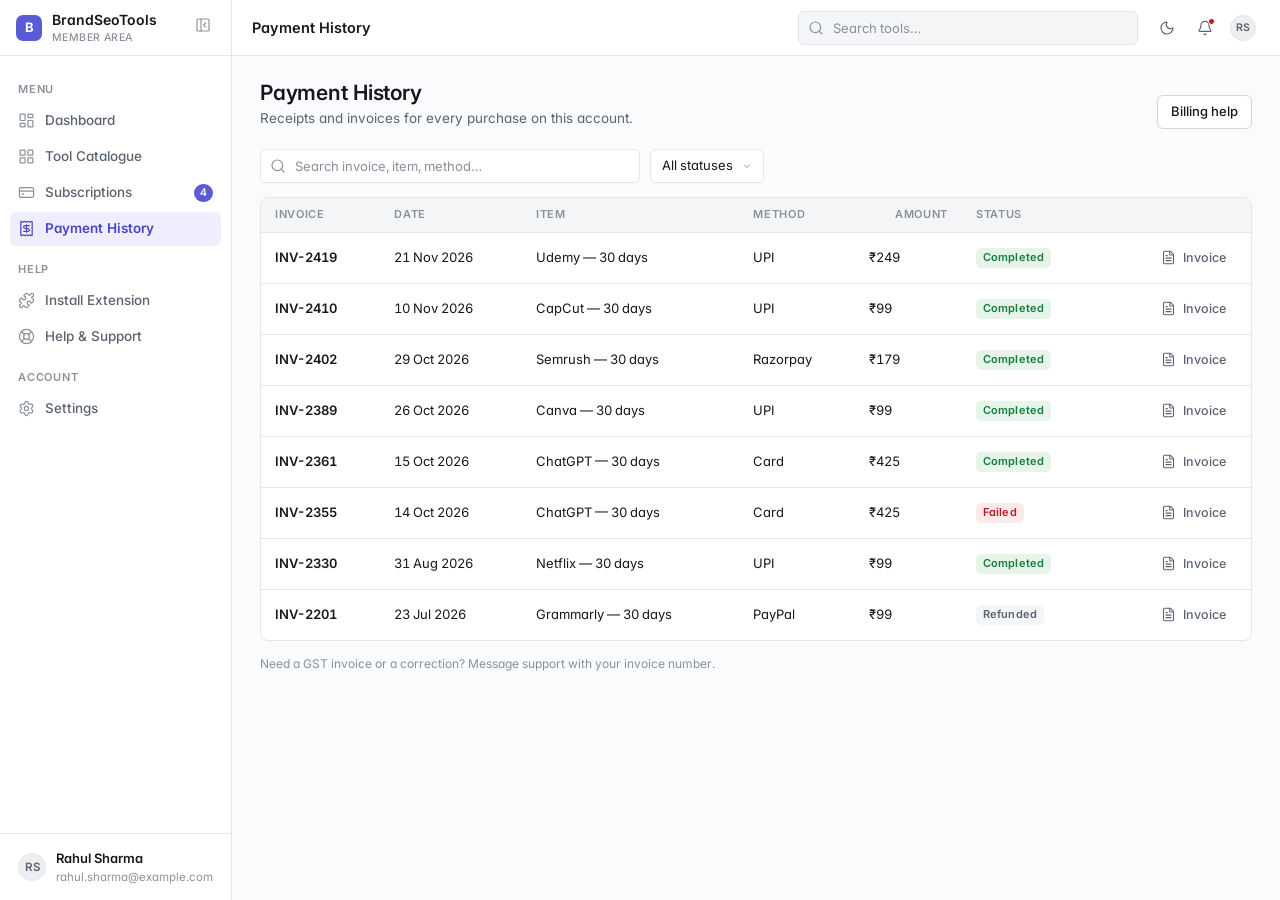
==== billing.html @ d724e04f "Static membership-platform mockup: 12 pages, 87-tool catalogue HTML/CSS/vanilla JS design prototype " ====
<!DOCTYPE html>
<html lang="en">
<head>
<meta charset="utf-8">
<meta name="viewport" content="width=device-width, initial-scale=1">
<title>Payment History — BrandSeoTools</title>
<link rel="preconnect" href="https://fonts.googleapis.com"><link rel="preconnect" href="https://fonts.gstatic.com" crossorigin><link href="https://fonts.googleapis.com/css2?family=Inter:wght@400;500;600;700&display=swap" rel="stylesheet"><link rel="stylesheet" href="assets/css/styles.css">
</head>
<body data-page="billing" data-title="Payment History">
<main id="page">
  <div class="page-head">
    <div><h1>Payment History</h1><p class="sub">Receipts and invoices for every purchase on this account.</p></div>
    <div class="page-head-actions"><a class="btn btn-secondary" href="support.html">Billing help</a></div>
  </div>

  <div class="toolbar">
    <div class="search"><svg class="ic" viewBox="0 0 24 24" fill="none" stroke="currentColor" stroke-width="1.75" stroke-linecap="round"><circle cx="11" cy="11" r="8"/><path d="m21 21-4.35-4.35"/></svg><input id="bq" type="search" placeholder="Search invoice, item, method…" aria-label="Search transactions"></div>
    <select class="select" id="bstatus" aria-label="Filter by status">
      <option value="all">All statuses</option>
      <option value="completed">Completed</option>
      <option value="failed">Failed</option>
      <option value="refunded">Refunded</option>
    </select>
  </div>

  <div class="tbl-wrap"><table class="tbl">
    <thead><tr><th>Invoice</th><th>Date</th><th>Item</th><th>Method</th><th class="r">Amount</th><th>Status</th><th></th></tr></thead>
    <tbody id="txn-body"></tbody>
  </table></div>

  <p class="xs faint" style="margin-top:14px">Need a GST invoice or a correction? Message support with your invoice number.</p>
</main>
<script src="assets/js/icons.js"></script>
<script src="assets/js/mock-data.js"></script>
<script src="assets/js/product-images.js"></script><script src="assets/js/app.js"></script>
</body>
</html>
---- assets/css/styles.css ----
/* BrandSeoTools mockup — design system & layout
   Quiet, dense SaaS. Borders do grouping, not shadows. */

:root{
  --bg:#fafbfc; --surface:#ffffff; --surface-2:#f4f5f7; --surface-3:#eceef1;
  --border:#e4e6ea; --border-strong:#d2d5da;
  --text:#16181d; --text-2:#5c6370; --text-3:#8b919c;
  --accent:#5b5bd6; --accent-hover:#4f4fc8; --accent-soft:#eeeeff; --accent-text:#4747c2;
  --success:#15803d; --success-soft:#e6f4ea;
  --warning:#b45309; --warning-soft:#fdf3e4;
  --danger:#b91c1c;  --danger-soft:#fbeaea;
  --info:#0369a1;    --info-soft:#e8f4fb;
  --ring:rgba(91,91,214,.45);
  --shadow-sm:0 1px 2px rgb(0 0 0/.04);
  --shadow-md:0 8px 24px rgb(0 0 0/.12);
  --r-sm:6px; --r-md:8px; --r-lg:10px;
  --sidebar-w:232px; --sidebar-w-c:60px; --topbar-h:56px;
  --cat-seo:#6366f1; --cat-ai:#0e9f6e; --cat-design:#d97706; --cat-learn:#0e7490;
  --cat-stream:#c026d3; --cat-util:#64748b; --cat-bundle:#5b5bd6;
}
.dark{
  --bg:#0c0d10; --surface:#131418; --surface-2:#1a1b20; --surface-3:#22242b;
  --border:#26282e; --border-strong:#33363e;
  --text:#e8eaed; --text-2:#9aa1ad; --text-3:#636a76;
  --accent:#7c7cf0; --accent-hover:#8f8ff4; --accent-soft:#22233d; --accent-text:#a5a5f5;
  --success:#4ade80; --success-soft:#12291a;
  --warning:#fbbf24; --warning-soft:#2c2210;
  --danger:#f87171;  --danger-soft:#2e1515;
  --info:#7dd3fc;    --info-soft:#0e2434;
  --shadow-md:0 8px 24px rgb(0 0 0/.4);
}
*{box-sizing:border-box;margin:0;padding:0}
html{-webkit-text-size-adjust:100%}
body{background:var(--bg);color:var(--text);font:400 14px/1.45 "Inter","Segoe UI",system-ui,-apple-system,sans-serif;font-feature-settings:"cv11","tnum" on}
a{color:var(--accent-text);text-decoration:none}
a:hover{text-decoration:underline}
button{font:inherit;color:inherit;background:none;border:0;cursor:pointer}
input,select,textarea{font:inherit;color:var(--text)}
::placeholder{color:var(--text-3)}
:focus-visible{outline:2px solid var(--ring);outline-offset:2px;border-radius:4px}
h1,h2,h3,h4{font-weight:600;line-height:1.25;letter-spacing:-.011em}
.ic{width:16px;height:16px;flex:none;stroke-width:1.75}
.ic-20{width:20px;height:20px}
.tnum{font-variant-numeric:tabular-nums}
.muted{color:var(--text-2)} .faint{color:var(--text-3)} .small{font-size:13px} .xs{font-size:12px}
.hr{border:0;border-top:1px solid var(--border);margin:16px 0}

/* ---------- App shell ---------- */
.app{display:grid;grid-template-columns:var(--sidebar-w) minmax(0,1fr);min-height:100vh}
.app.sb-collapsed{grid-template-columns:var(--sidebar-w-c) minmax(0,1fr)}
.sidebar{position:sticky;top:0;height:100vh;background:var(--surface);border-right:1px solid var(--border);display:flex;flex-direction:column;z-index:40}
.sb-brand{display:flex;align-items:center;gap:10px;padding:0 16px;height:var(--topbar-h);border-bottom:1px solid var(--border);flex:none}
.sb-logo{width:26px;height:26px;border-radius:7px;background:var(--accent);color:#fff;display:grid;place-items:center;font-weight:700;font-size:13px;flex:none}
.sb-name{font-weight:600;font-size:14px;white-space:nowrap;overflow:hidden}
.sb-name span{display:block;font-size:10.5px;color:var(--text-3);font-weight:500;letter-spacing:.04em}
.sb-nav{flex:1;overflow-y:auto;padding:12px 10px}
.sb-sec{font-size:11px;font-weight:600;letter-spacing:.07em;text-transform:uppercase;color:var(--text-3);padding:14px 8px 6px}
.sb-item{display:flex;align-items:center;gap:10px;height:34px;padding:0 8px;border-radius:var(--r-sm);color:var(--text-2);font-size:13.5px;font-weight:500;margin-bottom:2px;position:relative}
.sb-item .ic{width:17px;height:17px;color:var(--text-3)}
.sb-item:hover{background:var(--surface-2);color:var(--text);text-decoration:none}
.sb-item.active{background:var(--accent-soft);color:var(--accent-text);font-weight:600}
.sb-item.active .ic{color:var(--accent-text)}
.sb-item .sb-badge{margin-left:auto;background:var(--accent);color:#fff;font-size:10.5px;font-weight:600;border-radius:99px;padding:1px 6px}
.sb-foot{border-top:1px solid var(--border);padding:10px}
.sb-user{display:flex;align-items:center;gap:10px;padding:6px 8px;border-radius:var(--r-sm);width:100%;text-align:left}
.sb-user:hover{background:var(--surface-2)}
.avatar{width:28px;height:28px;border-radius:50%;background:var(--surface-3);border:1px solid var(--border);display:grid;place-items:center;font-size:11.5px;font-weight:600;color:var(--text-2);flex:none}
.sb-user-meta{min-width:0;line-height:1.25}
.sb-user-meta b{display:block;font-size:13px;font-weight:600;white-space:nowrap;overflow:hidden;text-overflow:ellipsis}
.sb-user-meta span{font-size:11.5px;color:var(--text-3)}
.sb-collapsed .sb-name,.sb-collapsed .sb-sec,.sb-collapsed .sb-item span,.sb-collapsed .sb-item .sb-badge,.sb-collapsed .sb-user-meta{display:none}
.sb-collapsed .sb-item{justify-content:center;padding:0}
.sb-collapsed .sb-brand{justify-content:center;padding:0}
.sb-collapsed .sb-user{justify-content:center}
.sb-toggle{margin-left:auto;color:var(--text-3);padding:4px;border-radius:5px}
.sb-toggle:hover{background:var(--surface-2);color:var(--text-2)}
.sb-collapsed .sb-toggle{margin:0}

.main{display:flex;flex-direction:column;min-width:0}
.topbar{height:var(--topbar-h);background:var(--surface);border-bottom:1px solid var(--border);display:flex;align-items:center;gap:12px;padding:0 20px;position:sticky;top:0;z-index:30}
.tb-title{font-size:14.5px;font-weight:600;white-space:nowrap}
.tb-crumb{display:flex;align-items:center;gap:6px;color:var(--text-3);font-size:13px}
.tb-crumb .ic{width:14px;height:14px}
.tb-search{position:relative;margin-left:auto;width:min(340px,38%)}
.tb-search .ic{position:absolute;left:10px;top:50%;transform:translateY(-50%);color:var(--text-3)}
.tb-search input{width:100%;height:34px;padding:0 12px 0 34px;border:1px solid var(--border);border-radius:var(--r-sm);background:var(--surface-2);font-size:13px}
.tb-search input:focus{background:var(--surface);border-color:var(--accent);outline:none;box-shadow:0 0 0 3px var(--ring)}
.tb-actions{display:flex;align-items:center;gap:4px}
.icon-btn{width:34px;height:34px;border-radius:var(--r-sm);display:grid;place-items:center;color:var(--text-2);position:relative}
.icon-btn:hover{background:var(--surface-2);color:var(--text)}
.icon-btn .dot{position:absolute;top:7px;right:7px;width:7px;height:7px;border-radius:50%;background:var(--danger);border:1.5px solid var(--surface)}
.tb-menu-btn{display:none}
.content{flex:1;padding:24px 28px 56px;max-width:1240px;width:100%;margin:0 auto}
.sb-backdrop{display:none}

/* ---------- Page headers ---------- */
.page-head{display:flex;align-items:flex-end;justify-content:space-between;gap:16px;margin-bottom:20px;flex-wrap:wrap}
.page-head h1{font-size:21px}
.page-head .sub{color:var(--text-2);font-size:13.5px;margin-top:3px}
.page-head-actions{display:flex;gap:8px;align-items:center}

/* ---------- Buttons ---------- */
.btn{display:inline-flex;align-items:center;justify-content:center;gap:7px;height:34px;padding:0 13px;border-radius:var(--r-sm);font-size:13px;font-weight:500;border:1px solid transparent;white-space:nowrap;user-select:none}
.btn:hover{text-decoration:none}
.btn .ic{width:15px;height:15px}
.btn-primary{background:var(--accent);color:#fff}
.btn-primary:hover{background:var(--accent-hover)}
.btn-secondary{background:var(--surface);border-color:var(--border-strong);color:var(--text)}
.btn-secondary:hover{background:var(--surface-2)}
.btn-ghost{color:var(--text-2)}
.btn-ghost:hover{background:var(--surface-2);color:var(--text)}
.btn-danger-outline{background:var(--surface);border-color:var(--border-strong);color:var(--danger)}
.btn-danger-outline:hover{background:var(--danger-soft)}
.btn-sm{height:28px;padding:0 10px;font-size:12.5px;border-radius:5px}
.btn-lg{height:40px;padding:0 18px;font-size:14px;border-radius:var(--r-md)}
.btn-block{width:100%}
.btn[disabled]{opacity:.5;cursor:not-allowed}

/* ---------- Cards / panels ---------- */
.card{background:var(--surface);border:1px solid var(--border);border-radius:var(--r-md);box-shadow:var(--shadow-sm)}
.card-pad{padding:18px 20px}
.card-head{display:flex;align-items:center;justify-content:space-between;gap:12px;padding:13px 20px;border-bottom:1px solid var(--border)}
.card-head h3{font-size:14px;font-weight:600}
.card-head .link{font-size:12.5px}
.section{margin-bottom:22px}
.section-title{font-size:12px;font-weight:600;letter-spacing:.06em;text-transform:uppercase;color:var(--text-3);margin-bottom:10px;display:flex;align-items:center;gap:8px}
.grid-2{display:grid;grid-template-columns:1fr 1fr;gap:18px}
.grid-23{display:grid;grid-template-columns:minmax(0,2fr) minmax(0,1fr);gap:18px}

/* ---------- Badges / pills ---------- */
.badge{display:inline-flex;align-items:center;gap:5px;font-size:11px;font-weight:600;border-radius:5px;padding:2px 7px;letter-spacing:.01em;white-space:nowrap}
.badge .ic{width:11px;height:11px;stroke-width:2}
.b-active{background:var(--success-soft);color:var(--success)}
.b-expiring{background:var(--warning-soft);color:var(--warning)}
.b-expired{background:var(--danger-soft);color:var(--danger)}
.b-neutral{background:var(--surface-2);color:var(--text-2)}
.b-info{background:var(--info-soft);color:var(--info)}
.b-accent{background:var(--accent-soft);color:var(--accent-text)}
.b-refund{background:var(--surface-2);color:var(--text-2)}

/* ---------- Chips / filter bar ---------- */
.chip{display:inline-flex;align-items:center;gap:6px;height:28px;padding:0 11px;border:1px solid var(--border);border-radius:99px;font-size:12.5px;font-weight:500;color:var(--text-2);background:var(--surface);white-space:nowrap}
.chip:hover{background:var(--surface-2)}
.chip.on{background:var(--accent-soft);border-color:transparent;color:var(--accent-text);font-weight:600}
.chip .cnt{font-size:11px;color:var(--text-3);font-weight:500}
.chip.on .cnt{color:var(--accent-text)}
.chip-row{display:flex;gap:7px;flex-wrap:wrap}
.toolbar{display:flex;align-items:center;gap:10px;margin-bottom:14px;flex-wrap:wrap}
.toolbar .search{position:relative;flex:1;min-width:200px;max-width:380px}
.toolbar .search .ic{position:absolute;left:10px;top:50%;transform:translateY(-50%);color:var(--text-3)}
.toolbar .search input{width:100%;height:34px;padding:0 12px 0 34px;border:1px solid var(--border);border-radius:var(--r-sm);background:var(--surface);font-size:13px}
.toolbar .search input:focus{border-color:var(--accent);outline:none;box-shadow:0 0 0 3px var(--ring)}
.toolbar .grow{flex:1}
.select{height:34px;padding:0 30px 0 11px;border:1px solid var(--border);border-radius:var(--r-sm);background:var(--surface) url('data:image/svg+xml,<svg xmlns="http://www.w3.org/2000/svg" width="12" height="12" viewBox="0 0 24 24" fill="none" stroke="%238b919c" stroke-width="2"><path d="m6 9 6 6 6-6"/></svg>') no-repeat right 10px center;appearance:none;font-size:13px;color:var(--text)}
.select:focus{border-color:var(--accent);outline:none;box-shadow:0 0 0 3px var(--ring)}

/* ---------- Product cards ---------- */
.prod-grid{display:grid;grid-template-columns:repeat(auto-fill,minmax(258px,1fr));gap:14px}
.prod{background:var(--surface);border:1px solid var(--border);border-radius:var(--r-md);padding:15px;display:flex;flex-direction:column;gap:10px;position:relative;transition:border-color .12s}
.prod:hover{border-color:var(--border-strong)}
.prod-top{display:flex;align-items:flex-start;gap:11px}
.picon{width:34px;height:34px;border-radius:8px;display:grid;place-items:center;font-size:12px;font-weight:700;color:#fff;flex:none;letter-spacing:.02em}
.pi-seo{background:var(--cat-seo)} .pi-ai{background:var(--cat-ai)} .pi-design{background:var(--cat-design)}
.pi-learn{background:var(--cat-learn)} .pi-stream{background:var(--cat-stream)} .pi-util{background:var(--cat-util)} .pi-bundle{background:var(--cat-bundle)}
.prod-name{font-size:14px;font-weight:600;line-height:1.2}
.prod-name a{color:var(--text)}
.prod-name a:hover{color:var(--accent-text);text-decoration:none}
.prod-cat{font-size:11.5px;color:var(--text-3);margin-top:2px}
.prod-fav{margin-left:auto;color:var(--text-3);padding:3px;border-radius:5px}
.prod-fav:hover{background:var(--surface-2);color:var(--warning)}
.prod-fav.on{color:var(--warning)}
.prod-fav.on .ic{fill:currentColor}
.prod-desc{font-size:12.5px;color:var(--text-2);line-height:1.45;display:-webkit-box;-webkit-line-clamp:2;-webkit-box-orient:vertical;overflow:hidden;min-height:36px}
.prod-foot{display:flex;align-items:center;justify-content:space-between;margin-top:auto;padding-top:10px;border-top:1px solid var(--border)}
.prod-price{font-size:14px;font-weight:600}
.prod-price span{font-size:11.5px;color:var(--text-3);font-weight:400}
.prod-cta{display:flex;gap:6px}

/* ---------- Tables ---------- */
.tbl-wrap{border:1px solid var(--border);border-radius:var(--r-md);background:var(--surface);overflow:hidden}
table.tbl{width:100%;border-collapse:collapse;font-size:13px}
.tbl th{text-align:left;font-size:11px;font-weight:600;letter-spacing:.06em;text-transform:uppercase;color:var(--text-3);padding:9px 14px;background:var(--surface-2);border-bottom:1px solid var(--border);white-space:nowrap}
.tbl td{padding:11px 14px;border-bottom:1px solid var(--border);vertical-align:middle}
.tbl tr:last-child td{border-bottom:0}
.tbl tbody tr{transition:background .1s}
.tbl tbody tr:hover{background:var(--surface-2)}
.tbl .r{text-align:right}
.tbl .t-name{display:flex;align-items:center;gap:10px;font-weight:500}
.tbl .num{font-variant-numeric:tabular-nums}

/* ---------- Progress (days left) ---------- */
.dbar{display:flex;align-items:center;gap:9px;min-width:130px}
.dbar .track{flex:1;height:5px;border-radius:99px;background:var(--surface-3);overflow:hidden}
.dbar .fill{height:100%;border-radius:99px;background:var(--success)}
.dbar.warn .fill{background:var(--warning)}
.dbar.danger .fill{background:var(--danger)}
.dbar .lbl{font-size:12px;color:var(--text-2);white-space:nowrap;font-variant-numeric:tabular-nums}

/* ---------- Alert banner ---------- */
.alert{display:flex;gap:11px;align-items:flex-start;padding:12px 16px;border-radius:var(--r-md);border:1px solid;margin-bottom:18px;font-size:13px}
.alert .ic{width:17px;height:17px;margin-top:1px;flex:none}
.alert b{font-weight:600}
.alert-warn{background:var(--warning-soft);border-color:transparent;color:var(--warning)}
.alert-warn .alert-txt{color:var(--text)}
.alert-info{background:var(--info-soft);border-color:transparent;color:var(--info)}
.alert-info .alert-txt{color:var(--text)}
.alert .alert-x{margin-left:auto;color:inherit;opacity:.7;padding:2px;border-radius:4px}
.alert .alert-x:hover{opacity:1}

/* ---------- Stats strip ---------- */
.stat-row{display:grid;grid-template-columns:repeat(4,1fr);gap:14px;margin-bottom:22px}
.stat{background:var(--surface);border:1px solid var(--border);border-radius:var(--r-md);padding:14px 16px}
.stat .k{font-size:12px;color:var(--text-3);font-weight:500;display:flex;align-items:center;gap:6px}
.stat .v{font-size:20px;font-weight:600;margin-top:5px;font-variant-numeric:tabular-nums}
.stat .v small{font-size:12px;color:var(--text-3);font-weight:400}
.stat .s{font-size:12px;color:var(--text-2);margin-top:2px}

/* ---------- List rows (recent, activity) ---------- */
.rowitem{display:flex;align-items:center;gap:11px;padding:10px 20px;border-bottom:1px solid var(--border);font-size:13px}
.rowitem:last-child{border-bottom:0}
.rowitem .grow{min-width:0}
.rowitem b{font-weight:600;font-size:13.5px;display:block}
.rowitem .sub{font-size:12px;color:var(--text-3)}

/* ---------- Steps ---------- */
.steps{display:flex;flex-direction:column;gap:0}
.step{display:flex;gap:13px;padding:11px 0;position:relative}
.step::before{content:"";position:absolute;left:11px;top:34px;bottom:-4px;width:1px;background:var(--border)}
.step:last-child::before{display:none}
.step .n{width:23px;height:23px;border-radius:50%;background:var(--accent-soft);color:var(--accent-text);font-size:11.5px;font-weight:700;display:grid;place-items:center;flex:none;margin-top:1px}
.step b{font-size:13.5px;font-weight:600;display:block}
.step p{font-size:12.5px;color:var(--text-2);margin-top:2px;line-height:1.5}

/* ---------- Forms ---------- */
.field{margin-bottom:15px}
.field label{display:block;font-size:13px;font-weight:500;margin-bottom:6px}
.field label .req{color:var(--danger)}
.input,.field input,.field select,.field textarea{width:100%;height:36px;padding:0 11px;border:1px solid var(--border-strong);border-radius:var(--r-sm);background:var(--surface);font-size:13.5px}
.field textarea{height:auto;padding:9px 11px;resize:vertical;min-height:88px}
.field input:focus,.field select:focus,.field textarea:focus,.input:focus{border-color:var(--accent);outline:none;box-shadow:0 0 0 3px var(--ring)}
.field .hint{font-size:12px;color:var(--text-3);margin-top:5px}
.field .err{font-size:12px;color:var(--danger);margin-top:5px;display:none}
.field.invalid input,.field.invalid select{border-color:var(--danger)}
.field.invalid input:focus{box-shadow:0 0 0 3px rgba(185,28,28,.25)}
.field.invalid .err{display:block}
.pw-wrap{position:relative}
.pw-wrap .eye{position:absolute;right:8px;top:50%;transform:translateY(-50%);color:var(--text-3);padding:4px;border-radius:5px}
.pw-wrap .eye:hover{color:var(--text-2);background:var(--surface-2)}
.check{display:flex;align-items:center;gap:8px;font-size:13px;color:var(--text-2);cursor:pointer;user-select:none}
.check input{width:15px;height:15px;accent-color:var(--accent);cursor:pointer}
.form-row{display:flex;gap:14px}
.form-row .field{flex:1}

/* ---------- Auth layout ---------- */
.auth{min-height:100vh;display:grid;grid-template-columns:minmax(0,1fr) 460px}
.auth-side{background:var(--surface);border-right:1px solid var(--border);display:flex;flex-direction:column;justify-content:center;padding:56px 72px}
.auth-side .brandmark{display:flex;align-items:center;gap:10px;margin-bottom:44px}
.auth-side h1{font-size:26px;letter-spacing:-.02em;max-width:430px}
.auth-side .lede{color:var(--text-2);font-size:14.5px;margin-top:14px;max-width:410px;line-height:1.6}
.auth-points{margin-top:34px;display:flex;flex-direction:column;gap:14px;max-width:400px}
.auth-pt{display:flex;gap:11px;align-items:flex-start;font-size:13.5px;color:var(--text-2)}
.auth-pt .ic{width:17px;height:17px;color:var(--accent-text);margin-top:1px;flex:none}
.auth-pt b{color:var(--text);font-weight:600}
.auth-main{display:flex;flex-direction:column;align-items:center;justify-content:center;padding:40px 32px;background:var(--bg)}
.auth-card{width:100%;max-width:380px}
.auth-card h2{font-size:20px;margin-bottom:4px}
.auth-card .sub{font-size:13.5px;color:var(--text-2);margin-bottom:24px}
.auth-form{background:var(--surface);border:1px solid var(--border);border-radius:var(--r-lg);padding:26px;box-shadow:var(--shadow-sm)}
.auth-foot{text-align:center;font-size:13px;color:var(--text-2);margin-top:20px}
.demo-note{margin-top:16px;background:var(--info-soft);border-radius:var(--r-sm);padding:9px 12px;font-size:12px;color:var(--info);display:flex;gap:8px;align-items:center}
.demo-note .ic{width:14px;height:14px;flex:none}
.auth-error{display:none;background:var(--danger-soft);color:var(--danger);font-size:12.5px;border-radius:var(--r-sm);padding:9px 12px;margin-bottom:14px}
.auth-error.show{display:block}
.divider{display:flex;align-items:center;gap:12px;color:var(--text-3);font-size:12px;margin:18px 0}
.divider::before,.divider::after{content:"";flex:1;height:1px;background:var(--border)}

/* ---------- Signup steps ---------- */
.steps-bar{display:flex;gap:0;margin-bottom:26px}
.stp{flex:1;text-align:center;position:relative;padding-top:20px}
.stp::before{content:"";position:absolute;top:8px;left:0;right:0;height:2px;background:var(--border)}
.stp .dot{position:absolute;top:2px;left:50%;transform:translateX(-50%);width:14px;height:14px;border-radius:50%;background:var(--surface);border:2px solid var(--border-strong);z-index:1}
.stp span{font-size:12px;color:var(--text-3);font-weight:500}
.stp.on span{color:var(--text);font-weight:600}
.stp.on .dot{border-color:var(--accent);background:var(--accent)}
.stp.done .dot{background:var(--accent);border-color:var(--accent)}
.stp.done::before{background:var(--accent)}
.stp:first-child::before{left:50%}
.stp:last-child::before{right:50%}
.signup-layout{display:grid;grid-template-columns:minmax(0,1fr) 320px;gap:22px;align-items:start}
.summary{position:sticky;top:76px}
.sum-line{display:flex;justify-content:space-between;font-size:13px;padding:7px 0;color:var(--text-2)}
.sum-line.total{border-top:1px solid var(--border);margin-top:6px;padding-top:12px;font-size:15px;font-weight:600;color:var(--text)}
.sum-item{display:flex;align-items:center;gap:9px;padding:8px 0;border-bottom:1px solid var(--border);font-size:13px}
.sum-item:last-child{border-bottom:0}
.sum-item .r{margin-left:auto;font-weight:600;font-variant-numeric:tabular-nums}
.sum-item .rm{color:var(--text-3);padding:3px;border-radius:4px}
.sum-item .rm:hover{color:var(--danger);background:var(--danger-soft)}
.pick-grid{display:grid;grid-template-columns:repeat(auto-fill,minmax(215px,1fr));gap:10px}
.pick{border:1px solid var(--border);border-radius:var(--r-md);padding:12px;display:flex;gap:10px;align-items:flex-start;background:var(--surface);cursor:pointer;transition:border-color .12s,background .12s}
.pick:hover{border-color:var(--border-strong)}
.pick.sel{border-color:var(--accent);background:var(--accent-soft)}
.pick .picon{width:30px;height:30px;font-size:11px;border-radius:7px}
.pick .pn{font-size:13px;font-weight:600}
.pick .pc{font-size:11.5px;color:var(--text-3);margin-top:1px}
.pick .pp{margin-left:auto;font-size:12.5px;font-weight:600;white-space:nowrap}
.pick .pp small{display:block;text-align:right;font-size:10.5px;color:var(--text-3);font-weight:400}
.payopt{display:flex;align-items:center;gap:11px;border:1px solid var(--border);border-radius:var(--r-md);padding:12px 14px;margin-bottom:10px;cursor:pointer;background:var(--surface)}
.payopt:hover{border-color:var(--border-strong)}
.payopt.sel{border-color:var(--accent);background:var(--accent-soft)}
.payopt input{accent-color:var(--accent)}
.payopt b{font-size:13.5px}
.payopt span{display:block;font-size:12px;color:var(--text-3)}

/* ---------- Tabs ---------- */
.tabs{display:flex;gap:2px;border-bottom:1px solid var(--border);margin-bottom:20px}
.tab{padding:9px 13px;font-size:13.5px;font-weight:500;color:var(--text-2);border-bottom:2px solid transparent;margin-bottom:-1px}
.tab:hover{color:var(--text)}
.tab.on{color:var(--accent-text);border-bottom-color:var(--accent);font-weight:600}

/* ---------- Dropdowns / menus ---------- */
.menu{position:absolute;top:calc(100% + 6px);right:0;min-width:210px;background:var(--surface);border:1px solid var(--border);border-radius:var(--r-md);box-shadow:var(--shadow-md);padding:5px;z-index:60;opacity:0;transform:translateY(-4px);pointer-events:none;transition:opacity .12s,transform .12s}
.menu.open{opacity:1;transform:none;pointer-events:auto}
.menu-item{display:flex;align-items:center;gap:9px;width:100%;text-align:left;height:33px;padding:0 10px;border-radius:5px;font-size:13px;color:var(--text-2)}
.menu-item:hover{background:var(--surface-2);color:var(--text);text-decoration:none}
.menu-item .ic{width:15px;height:15px}
.menu-item.danger{color:var(--danger)}
.menu-item.danger:hover{background:var(--danger-soft)}
.menu-sep{height:1px;background:var(--border);margin:5px 4px}
.menu-head{padding:8px 10px 6px;font-size:11.5px;font-weight:600;color:var(--text-3);letter-spacing:.05em;text-transform:uppercase}
.menu-wrap{position:relative}
.notif-menu{min-width:330px;max-width:350px}
.notif-item{display:flex;gap:10px;padding:10px;border-radius:6px;font-size:12.5px;align-items:flex-start;text-align:left;width:100%}
.notif-item:hover{background:var(--surface-2)}
.notif-item .ni-dot{width:7px;height:7px;border-radius:50%;background:var(--accent);flex:none;margin-top:5px}
.notif-item.read .ni-dot{background:var(--border-strong)}
.notif-item b{display:block;font-size:13px;font-weight:600}
.notif-item p{color:var(--text-2);margin-top:1px;line-height:1.4}
.notif-item time{display:block;font-size:11px;color:var(--text-3);margin-top:3px}
.notif-list{max-height:330px;overflow-y:auto}

/* ---------- Modal ---------- */
.modal-back{position:fixed;inset:0;background:rgba(10,10,14,.45);z-index:80;display:flex;align-items:center;justify-content:center;padding:20px;opacity:0;transition:opacity .15s}
.modal-back.show{opacity:1}
.modal{background:var(--surface);border:1px solid var(--border);border-radius:var(--r-lg);width:100%;max-width:460px;box-shadow:var(--shadow-md);max-height:calc(100vh - 60px);overflow-y:auto;transform:translateY(6px);transition:transform .15s}
.modal-back.show .modal{transform:none}
.modal-head{display:flex;align-items:center;justify-content:space-between;padding:16px 20px 0}
.modal-head h3{font-size:16px}
.modal-body{padding:14px 20px 20px}
.modal-foot{display:flex;justify-content:flex-end;gap:8px;padding:14px 20px;border-top:1px solid var(--border);background:var(--surface-2);border-radius:0 0 var(--r-lg) var(--r-lg)}
.invoice-row{display:flex;justify-content:space-between;font-size:13px;padding:8px 0;border-bottom:1px dashed var(--border)}
.invoice-row:last-child{border-bottom:0}
.invoice-row span{color:var(--text-2)} .invoice-row b{font-weight:600}

/* ---------- Toast ---------- */
#toasts{position:fixed;bottom:20px;right:20px;z-index:100;display:flex;flex-direction:column;gap:8px}
.toast{display:flex;align-items:center;gap:10px;background:var(--surface);border:1px solid var(--border);border-radius:var(--r-md);box-shadow:var(--shadow-md);padding:11px 14px;font-size:13px;min-width:260px;max-width:360px;animation:toast-in .18s ease-out}
.toast .ic{color:var(--success);width:17px;height:17px;flex:none}
.toast.warn .ic{color:var(--warning)} .toast.err .ic{color:var(--danger)} .toast.info .ic{color:var(--info)}
.toast.out{opacity:0;transform:translateX(10px);transition:all .2s}
@keyframes toast-in{from{opacity:0;transform:translateY(6px)}to{opacity:1;transform:none}}

/* ---------- Empty / misc states ---------- */
.empty{padding:44px 20px;text-align:center}
.empty .eic{width:40px;height:40px;border-radius:10px;background:var(--surface-2);display:grid;place-items:center;margin:0 auto 12px;color:var(--text-3)}
.empty h4{font-size:14.5px;margin-bottom:4px}
.empty p{font-size:13px;color:var(--text-2);max-width:340px;margin:0 auto 14px}
.skel{background:var(--surface-2);border-radius:var(--r-sm);animation:pulse 1.4s ease-in-out infinite}
@keyframes pulse{0%,100%{opacity:1}50%{opacity:.45}}
@media (prefers-reduced-motion:reduce){*{animation:none!important;transition:none!important}}

/* ---------- Breadcrumb ---------- */
.crumb{display:flex;align-items:center;gap:6px;font-size:12.5px;color:var(--text-3);margin-bottom:14px}
.crumb a{color:var(--text-2)} .crumb a:hover{color:var(--accent-text)}
.crumb .ic{width:13px;height:13px}
.crumb .cur{color:var(--text);font-weight:500}

/* ---------- Product detail ---------- */
.pd-head{display:flex;gap:14px;align-items:center;margin-bottom:20px;flex-wrap:wrap}
.pd-head .picon{width:46px;height:46px;font-size:15px;border-radius:10px}
.pd-head h1{font-size:20px}
.pd-head .meta{display:flex;gap:8px;align-items:center;margin-top:4px;font-size:12.5px;color:var(--text-2);flex-wrap:wrap}
.pd-head .spacer{flex:1}
.kv{display:flex;justify-content:space-between;padding:9px 0;font-size:13px;border-bottom:1px solid var(--border)}
.kv:last-child{border-bottom:0}
.kv .k{color:var(--text-2)} .kv .v{font-weight:600;text-align:right}
.howto-note{display:flex;gap:10px;padding:11px 14px;border-radius:var(--r-sm);background:var(--info-soft);color:var(--info);font-size:12.5px;margin-top:14px;align-items:flex-start}
.howto-note .ic{flex:none;margin-top:1px}
.howto-note p{color:var(--text)}

/* ---------- Switch ---------- */
.switch{position:relative;width:34px;height:19px;flex:none;cursor:pointer}
.switch input{opacity:0;width:0;height:0;position:absolute}
.switch .sl{position:absolute;inset:0;background:var(--surface-3);border:1px solid var(--border-strong);border-radius:99px;transition:background .15s}
.switch .sl::before{content:"";position:absolute;left:2px;top:2px;width:13px;height:13px;border-radius:50%;background:#fff;box-shadow:0 1px 2px rgb(0 0 0/.2);transition:transform .15s}
.switch input:checked+.sl{background:var(--accent);border-color:var(--accent)}
.switch input:checked+.sl::before{transform:translateX(15px)}
.switch input:focus-visible+.sl{outline:2px solid var(--ring);outline-offset:2px}
.set-row{display:flex;align-items:center;justify-content:space-between;gap:14px;padding:13px 0;border-bottom:1px solid var(--border)}
.set-row:last-child{border-bottom:0}
.set-row b{font-size:13.5px;font-weight:600;display:block}
.set-row p{font-size:12.5px;color:var(--text-2);margin-top:2px;max-width:420px}

/* ---------- FAQ accordion ---------- */
.faq{border:1px solid var(--border);border-radius:var(--r-md);background:var(--surface);overflow:hidden}
.faq-item{border-bottom:1px solid var(--border)}
.faq-item:last-child{border-bottom:0}
.faq-q{width:100%;display:flex;align-items:center;justify-content:space-between;gap:12px;padding:14px 18px;text-align:left;font-size:13.5px;font-weight:600}
.faq-q:hover{background:var(--surface-2)}
.faq-q .ic{transition:transform .15s;color:var(--text-3);flex:none}
.faq-item.open .faq-q .ic{transform:rotate(180deg)}
.faq-a{display:none;padding:0 18px 15px;font-size:13px;color:var(--text-2);line-height:1.6;max-width:720px}
.faq-item.open .faq-a{display:block}
.faq-cat{font-size:11px;color:var(--accent-text);font-weight:600;letter-spacing:.04em;text-transform:uppercase;display:block;margin-bottom:3px}

/* ---------- Contact cards ---------- */
.contact-grid{display:grid;grid-template-columns:repeat(auto-fit,minmax(230px,1fr));gap:14px}
.contact-card{border:1px solid var(--border);border-radius:var(--r-md);background:var(--surface);padding:18px}
.contact-card .eic{width:36px;height:36px;border-radius:8px;background:var(--accent-soft);color:var(--accent-text);display:grid;place-items:center;margin-bottom:12px}
.contact-card b{font-size:14px}
.contact-card p{font-size:12.5px;color:var(--text-2);margin:4px 0 12px;line-height:1.5}

/* ---------- Extension page ---------- */
.ext-hero{display:flex;gap:20px;align-items:center;border:1px solid var(--border);border-radius:var(--r-lg);padding:24px;background:var(--surface);margin-bottom:20px}
.ext-hero .eic{width:56px;height:56px;border-radius:13px;background:var(--accent);color:#fff;display:grid;place-items:center;flex:none}
.ext-hero h2{font-size:19px}
.ext-hero p{color:var(--text-2);font-size:13.5px;margin:5px 0 14px;max-width:520px;line-height:1.5}
.req-list{list-style:none;font-size:13px;color:var(--text-2)}
.req-list li{display:flex;gap:9px;padding:7px 0;border-bottom:1px solid var(--border);align-items:center}
.req-list li:last-child{border-bottom:0}
.req-list .ic{width:15px;height:15px;color:var(--success);flex:none}

/* ---------- Landing ---------- */
.landing{min-height:100vh;display:flex;flex-direction:column}
.land-nav{height:60px;border-bottom:1px solid var(--border);background:var(--surface);display:flex;align-items:center;gap:16px;padding:0 28px}
.land-nav .grow{flex:1}
.land-hero{flex:1;display:flex;flex-direction:column;align-items:center;justify-content:center;text-align:center;padding:64px 24px}
.land-hero .kicker{font-size:12px;font-weight:600;letter-spacing:.08em;text-transform:uppercase;color:var(--accent-text);background:var(--accent-soft);padding:4px 12px;border-radius:99px;margin-bottom:20px}
.land-hero h1{font-size:36px;letter-spacing:-.025em;max-width:640px;line-height:1.15}
.land-hero p{color:var(--text-2);font-size:15px;margin:16px 0 28px;max-width:520px;line-height:1.6}
.land-hero .cta-row{display:flex;gap:10px}
.land-strip{border-top:1px solid var(--border);background:var(--surface);padding:28px;display:flex;justify-content:center;gap:44px;flex-wrap:wrap}
.land-strip .it{text-align:center}
.land-strip .v{font-size:20px;font-weight:700}
.land-strip .k{font-size:12px;color:var(--text-3);margin-top:2px}

/* ---------- Responsive ---------- */
@media (max-width:1180px){
  .stat-row{grid-template-columns:repeat(2,1fr)}
  .grid-23{grid-template-columns:1fr}
  .signup-layout{grid-template-columns:1fr}
  .summary{position:static}
}
@media (max-width:960px){
  .app{grid-template-columns:minmax(0,1fr)}
  .sidebar{position:fixed;left:0;top:0;bottom:0;width:262px;transform:translateX(-100%);transition:transform .2s;box-shadow:var(--shadow-md)}
  .app.sb-open .sidebar{transform:none}
  .app.sb-open .sb-backdrop{display:block;position:fixed;inset:0;background:rgba(10,10,14,.4);z-index:35}
  .tb-menu-btn{display:grid}
  .tb-search{width:auto;flex:1;max-width:260px}
  .tb-title{display:none}
  .auth{grid-template-columns:minmax(0,1fr)}
  .auth-side{display:none}
  .content{padding:18px 16px 48px}
}
@media (max-width:640px){
  .page-head h1{font-size:19px}
  .stat-row{grid-template-columns:repeat(2,1fr);gap:10px}
  .prod-grid{grid-template-columns:1fr}
  .pick-grid{grid-template-columns:1fr}
  .grid-2{grid-template-columns:1fr}
  .tbl-wrap{overflow-x:auto}
  .tbl{min-width:640px}
  .auth{padding:0}
  .land-hero h1{font-size:27px}
  .land-strip{gap:24px;padding:22px 16px}
  .modal-back{align-items:flex-end;padding:0}
  .modal{max-width:none;border-radius:14px 14px 0 0}
  #toasts{left:16px;right:16px}
  .toast{min-width:0;width:100%}
  .tb-search input{font-size:16px}
  .ext-hero{flex-direction:column;align-items:flex-start}
}

/* ---------- Refinements ---------- */
.alert{align-items:center}
.alert .alert-act{margin-left:auto;flex:none}
.alert-act .btn{background:var(--warning);color:#fff}
.alert-txt{line-height:1.5}
.ni-ic{width:27px;height:27px;border-radius:6px;display:grid;place-items:center;flex:none;margin-top:1px}
.ni-ic .ic{width:14px;height:14px}
.ni-expiry{background:var(--warning-soft);color:var(--warning)}
.ni-announcement{background:var(--info-soft);color:var(--info)}
.ni-payment{background:var(--success-soft);color:var(--success)}
.ni-system{background:var(--surface-2);color:var(--text-2)}
.stp span{white-space:nowrap}
#fav-btn{border:1px solid var(--border-strong);border-radius:8px;width:36px;height:36px;display:grid;place-items:center;background:var(--surface)}
#fav-btn:hover{background:var(--surface-2)}

/* ---------- Landing sections ---------- */
.land-sec{max-width:1120px;margin:0 auto;padding:60px 28px;width:100%}
.land-sec h2{font-size:23px;letter-spacing:-.02em;text-align:center}
.land-sec .sub2{text-align:center;color:var(--text-2);font-size:14px;margin:8px 0 34px}
.land-steps{display:grid;grid-template-columns:repeat(3,1fr);gap:16px}
.land-step{border:1px solid var(--border);border-radius:var(--r-lg);padding:24px;background:var(--surface)}
.land-step .n{width:26px;height:26px;border-radius:50%;background:var(--accent-soft);color:var(--accent-text);font-size:12px;font-weight:700;display:grid;place-items:center;margin-bottom:14px}
.land-step b{display:block;font-size:14.5px;margin-bottom:6px}
.land-step p{font-size:13px;color:var(--text-2);line-height:1.55}
.land-band{border-top:1px solid var(--border);border-bottom:1px solid var(--border);background:var(--surface)}
.land-tools{display:grid;grid-template-columns:repeat(auto-fill,minmax(160px,1fr));gap:11px}
.land-tool{display:flex;align-items:center;gap:10px;border:1px solid var(--border);border-radius:8px;padding:10px 12px;background:var(--surface);font-size:13px;font-weight:600;transition:border-color .12s}
.land-tool:hover{border-color:var(--border-strong);text-decoration:none}
.land-tool .picon{width:28px;height:28px;font-size:10.5px;border-radius:7px}
.land-tool .pr{margin-left:auto;color:var(--text-3);font-weight:500;font-size:12px;font-variant-numeric:tabular-nums}
.land-cat-row{display:flex;gap:8px;justify-content:center;flex-wrap:wrap;margin-bottom:26px}
.land-foot{border-top:1px solid var(--border);background:var(--surface);padding:24px 28px;display:flex;align-items:center;justify-content:center;gap:22px;font-size:12.5px;color:var(--text-3);flex-wrap:wrap}
.land-foot a{color:var(--text-2)}
@media (max-width:760px){
  .land-steps{grid-template-columns:1fr}
  .land-sec{padding:40px 16px}
}

/* ---------- Product brand logos ---------- */
.picon{position:relative;overflow:hidden}
.picon img{position:absolute;inset:0;width:100%;height:100%;object-fit:contain;padding:5px;background:#fff;border-radius:inherit}
.picon-img{border:1px solid var(--border)}
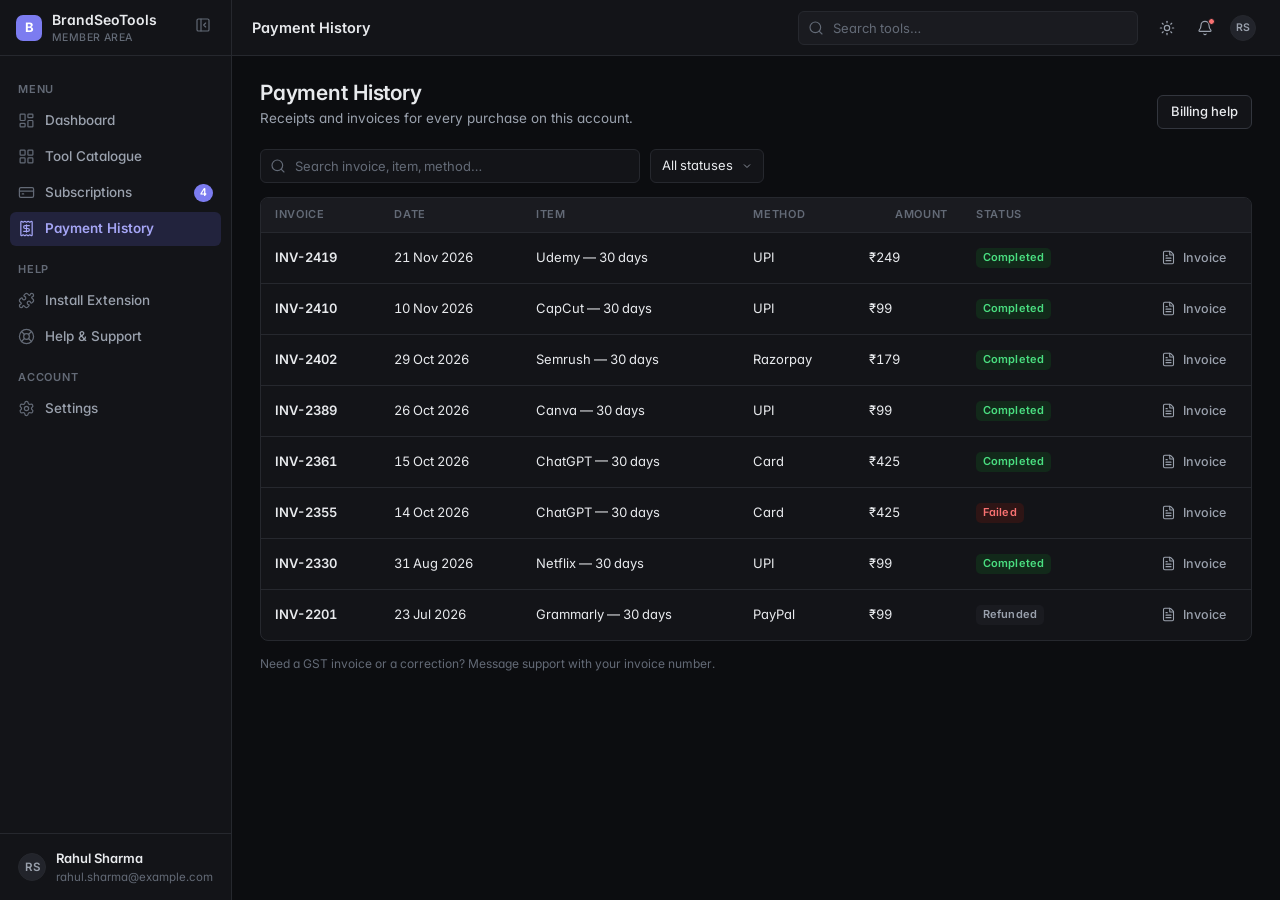
==== commit 633c28d6: "Mobile sidebar fix + dark theme default - Drawer always shows labels on mobile even when desktop col" ====
--- a/billing.html
+++ b/billing.html
@@ -4,7 +4,7 @@
 <meta charset="utf-8">
 <meta name="viewport" content="width=device-width, initial-scale=1">
 <title>Payment History — BrandSeoTools</title>
-<link rel="preconnect" href="https://fonts.googleapis.com"><link rel="preconnect" href="https://fonts.gstatic.com" crossorigin><link href="https://fonts.googleapis.com/css2?family=Inter:wght@400;500;600;700&display=swap" rel="stylesheet"><link rel="stylesheet" href="assets/css/styles.css">
+<script>if(localStorage.getItem("bst-theme")!=="\"light\"")document.documentElement.classList.add("dark")</script><link rel="preconnect" href="https://fonts.googleapis.com"><link rel="preconnect" href="https://fonts.gstatic.com" crossorigin><link href="https://fonts.googleapis.com/css2?family=Inter:wght@400;500;600;700&display=swap" rel="stylesheet"><link rel="stylesheet" href="assets/css/styles.css">
 </head>
 <body data-page="billing" data-title="Payment History">
 <main id="page">
--- a/assets/css/styles.css
+++ b/assets/css/styles.css
@@ -523,3 +523,16 @@
 .picon{position:relative;overflow:hidden}
 .picon img{position:absolute;inset:0;width:100%;height:100%;object-fit:contain;padding:5px;background:#fff;border-radius:inherit}
 .picon-img{border:1px solid var(--border)}
+
+/* ---------- Mobile: never show icon-rail; drawer always full ---------- */
+@media (max-width:960px){
+  .app.sb-collapsed .sb-name{display:inline}
+  .app.sb-collapsed .sb-sec{display:block}
+  .app.sb-collapsed .sb-item span{display:inline}
+  .app.sb-collapsed .sb-item .sb-badge{display:inline-block}
+  .app.sb-collapsed .sb-user-meta{display:block}
+  .app.sb-collapsed .sb-item{justify-content:flex-start;padding:0 8px}
+  .app.sb-collapsed .sb-brand{justify-content:flex-start;padding:0 16px}
+  .app.sb-collapsed .sb-user{justify-content:flex-start}
+  .app.sb-collapsed .sb-toggle{margin-left:auto}
+}
